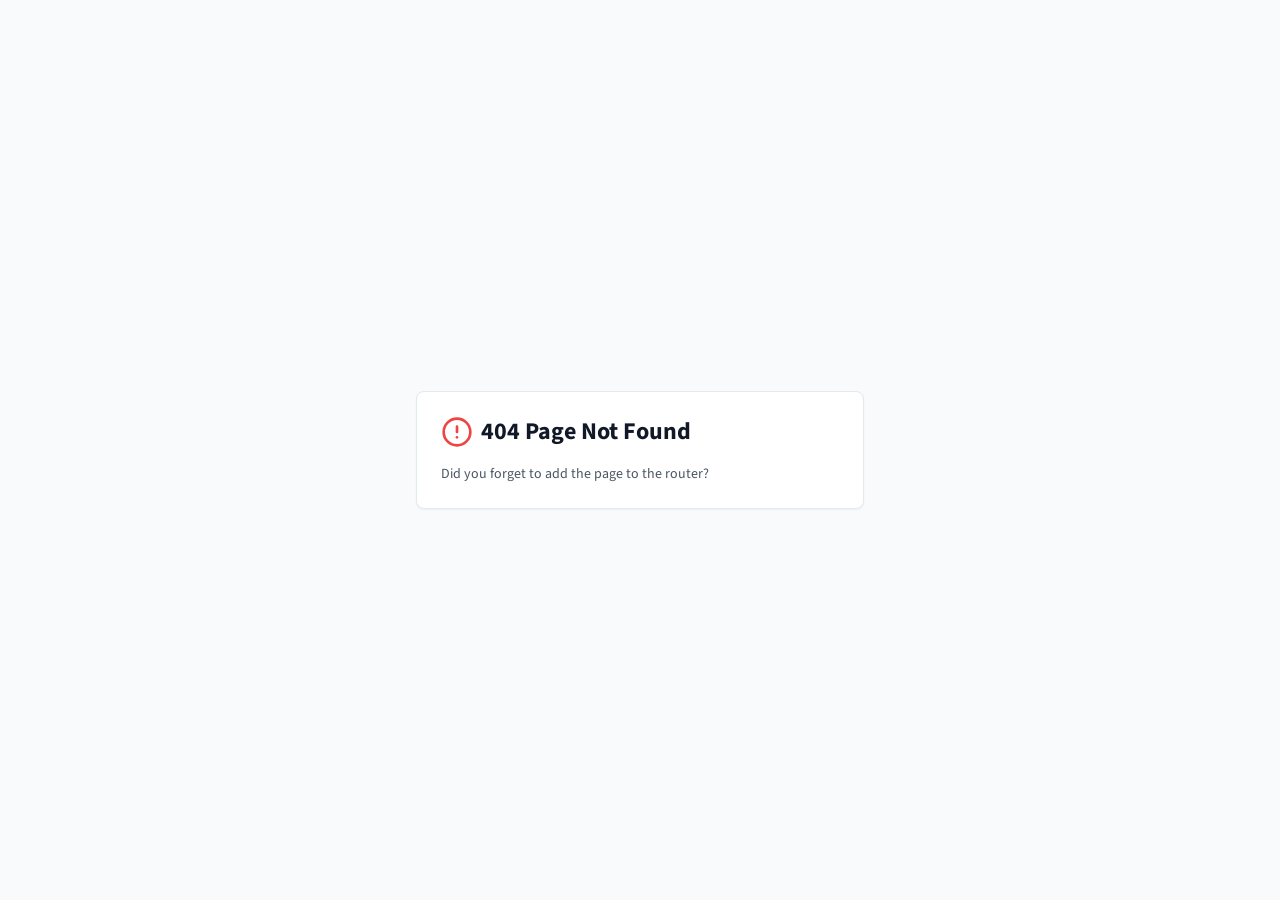
==== index.html @ 582a5ce1 "Add files via upload" ====
<!DOCTYPE html>
<html lang="en">
  <head>
    <meta charset="UTF-8" />
    <meta name="viewport" content="width=device-width, initial-scale=1.0, maximum-scale=1" />
    <title>Abhijeet Bangade - Senior Technical Program Manager | Digital Transformation | BFSI Expert</title>
    <meta name="description" content="Abhijeet Bangade - 21+ years experienced Senior Technical Program Manager specializing in BFSI digital transformation, Agile delivery, and enterprise cloud-native solutions. Immediate joiner with H1B visa availability." />
    <meta name="keywords" content="Abhijeet Bangade, Senior Technical Program Manager, Delivery Manager, Digital Transformation, BFSI, Banking, Financial Services, Agile, DevOps, Cloud, AWS, Mastercard, Citi, HSBC" />
    <meta name="author" content="Abhijeet Bangade" />
    
    <!-- Open Graph Tags -->
    <meta property="og:title" content="Abhijeet Bangade - Senior Technical Program Manager | Digital Transformation | BFSI Expert" />
    <meta property="og:description" content="21+ years experienced Senior Technical Program Manager specializing in BFSI digital transformation with expertise in Agile delivery and enterprise cloud-native solutions." />
    <meta property="og:type" content="website" />
    <meta property="og:url" content="https://abhijeetbangade.com" />
    
    <!-- Twitter Card Tags -->
    <meta name="twitter:card" content="summary_large_image" />
    <meta name="twitter:title" content="Abhijeet Bangade - Senior Technical Program Manager" />
    <meta name="twitter:description" content="21+ years experienced Senior Technical Program Manager specializing in BFSI digital transformation." />
    
    <link rel="preconnect" href="https://fonts.googleapis.com">
    <link rel="preconnect" href="https://fonts.gstatic.com" crossorigin>
    <link href="https://fonts.googleapis.com/css2?family=Inter:wght@300;400;500;600;700&family=Source+Sans+Pro:wght@300;400;600&family=Poppins:wght@400;500;600&display=swap" rel="stylesheet">
    <script type="module" crossorigin src="/assets/index-xvdxGIvu.js"></script>
    <link rel="stylesheet" crossorigin href="/assets/index-l1OulgK7.css">
  </head>
  <body>
    <div id="root"></div>
    <!-- This is a replit script which adds a banner on the top of the page when opened in development mode outside the replit environment -->
    <script type="text/javascript" src="https://replit.com/public/js/replit-dev-banner.js"></script>
  </body>
</html>
---- assets/index-l1OulgK7.css ----
@import"https://fonts.googleapis.com/css2?family=Inter:wght@300;400;500;600;700&family=Source+Sans+Pro:wght@300;400;600&family=Poppins:wght@400;500;600&display=swap";*,:before,:after{--tw-border-spacing-x: 0;--tw-border-spacing-y: 0;--tw-translate-x: 0;--tw-translate-y: 0;--tw-rotate: 0;--tw-skew-x: 0;--tw-skew-y: 0;--tw-scale-x: 1;--tw-scale-y: 1;--tw-pan-x: ;--tw-pan-y: ;--tw-pinch-zoom: ;--tw-scroll-snap-strictness: proximity;--tw-gradient-from-position: ;--tw-gradient-via-position: ;--tw-gradient-to-position: ;--tw-ordinal: ;--tw-slashed-zero: ;--tw-numeric-figure: ;--tw-numeric-spacing: ;--tw-numeric-fraction: ;--tw-ring-inset: ;--tw-ring-offset-width: 0px;--tw-ring-offset-color: #fff;--tw-ring-color: rgb(59 130 246 / .5);--tw-ring-offset-shadow: 0 0 #0000;--tw-ring-shadow: 0 0 #0000;--tw-shadow: 0 0 #0000;--tw-shadow-colored: 0 0 #0000;--tw-blur: ;--tw-brightness: ;--tw-contrast: ;--tw-grayscale: ;--tw-hue-rotate: ;--tw-invert: ;--tw-saturate: ;--tw-sepia: ;--tw-drop-shadow: ;--tw-backdrop-blur: ;--tw-backdrop-brightness: ;--tw-backdrop-contrast: ;--tw-backdrop-grayscale: ;--tw-backdrop-hue-rotate: ;--tw-backdrop-invert: ;--tw-backdrop-opacity: ;--tw-backdrop-saturate: ;--tw-backdrop-sepia: ;--tw-contain-size: ;--tw-contain-layout: ;--tw-contain-paint: ;--tw-contain-style: }::backdrop{--tw-border-spacing-x: 0;--tw-border-spacing-y: 0;--tw-translate-x: 0;--tw-translate-y: 0;--tw-rotate: 0;--tw-skew-x: 0;--tw-skew-y: 0;--tw-scale-x: 1;--tw-scale-y: 1;--tw-pan-x: ;--tw-pan-y: ;--tw-pinch-zoom: ;--tw-scroll-snap-strictness: proximity;--tw-gradient-from-position: ;--tw-gradient-via-position: ;--tw-gradient-to-position: ;--tw-ordinal: ;--tw-slashed-zero: ;--tw-numeric-figure: ;--tw-numeric-spacing: ;--tw-numeric-fraction: ;--tw-ring-inset: ;--tw-ring-offset-width: 0px;--tw-ring-offset-color: #fff;--tw-ring-color: rgb(59 130 246 / .5);--tw-ring-offset-shadow: 0 0 #0000;--tw-ring-shadow: 0 0 #0000;--tw-shadow: 0 0 #0000;--tw-shadow-colored: 0 0 #0000;--tw-blur: ;--tw-brightness: ;--tw-contrast: ;--tw-grayscale: ;--tw-hue-rotate: ;--tw-invert: ;--tw-saturate: ;--tw-sepia: ;--tw-drop-shadow: ;--tw-backdrop-blur: ;--tw-backdrop-brightness: ;--tw-backdrop-contrast: ;--tw-backdrop-grayscale: ;--tw-backdrop-hue-rotate: ;--tw-backdrop-invert: ;--tw-backdrop-opacity: ;--tw-backdrop-saturate: ;--tw-backdrop-sepia: ;--tw-contain-size: ;--tw-contain-layout: ;--tw-contain-paint: ;--tw-contain-style: }*,:before,:after{box-sizing:border-box;border-width:0;border-style:solid;border-color:#e5e7eb}:before,:after{--tw-content: ""}html,:host{line-height:1.5;-webkit-text-size-adjust:100%;-moz-tab-size:4;-o-tab-size:4;tab-size:4;font-family:var(--font-source);font-feature-settings:normal;font-variation-settings:normal;-webkit-tap-highlight-color:transparent}body{margin:0;line-height:inherit}hr{height:0;color:inherit;border-top-width:1px}abbr:where([title]){-webkit-text-decoration:underline dotted;text-decoration:underline dotted}h1,h2,h3,h4,h5,h6{font-size:inherit;font-weight:inherit}a{color:inherit;text-decoration:inherit}b,strong{font-weight:bolder}code,kbd,samp,pre{font-family:Menlo,monospace;font-feature-settings:normal;font-variation-settings:normal;font-size:1em}small{font-size:80%}sub,sup{font-size:75%;line-height:0;position:relative;vertical-align:baseline}sub{bottom:-.25em}sup{top:-.5em}table{text-indent:0;border-color:inherit;border-collapse:collapse}button,input,optgroup,select,textarea{font-family:inherit;font-feature-settings:inherit;font-variation-settings:inherit;font-size:100%;font-weight:inherit;line-height:inherit;letter-spacing:inherit;color:inherit;margin:0;padding:0}button,select{text-transform:none}button,input:where([type=button]),input:where([type=reset]),input:where([type=submit]){-webkit-appearance:button;background-color:transparent;background-image:none}:-moz-focusring{outline:auto}:-moz-ui-invalid{box-shadow:none}progress{vertical-align:baseline}::-webkit-inner-spin-button,::-webkit-outer-spin-button{height:auto}[type=search]{-webkit-appearance:textfield;outline-offset:-2px}::-webkit-search-decoration{-webkit-appearance:none}::-webkit-file-upload-button{-webkit-appearance:button;font:inherit}summary{display:list-item}blockquote,dl,dd,h1,h2,h3,h4,h5,h6,hr,figure,p,pre{margin:0}fieldset{margin:0;padding:0}legend{padding:0}ol,ul,menu{list-style:none;margin:0;padding:0}dialog{padding:0}textarea{resize:vertical}input::-moz-placeholder,textarea::-moz-placeholder{opacity:1;color:#9ca3af}input::placeholder,textarea::placeholder{opacity:1;color:#9ca3af}button,[role=button]{cursor:pointer}:disabled{cursor:default}img,svg,video,canvas,audio,iframe,embed,object{display:block;vertical-align:middle}img,video{max-width:100%;height:auto}[hidden]:where(:not([hidden=until-found])){display:none}*{border-color:var(--border)}body{background-color:var(--background);font-weight:var(--font-source);color:var(--foreground);-webkit-font-smoothing:antialiased;-moz-osx-font-smoothing:grayscale}.skill-bar{background:linear-gradient(90deg,var(--secondary),var(--accent));height:4px;border-radius:2px;transition:width 1s ease-in-out}.project-card{transition:all .3s ease;border-left:4px solid transparent}.project-card:hover{border-left-color:var(--secondary);transform:translateY(-2px);box-shadow:0 10px 25px #2d82a926}.achievement-metric{background:linear-gradient(135deg,var(--success),var(--secondary));-webkit-background-clip:text;-webkit-text-fill-color:transparent;background-clip:text}.sr-only{position:absolute;width:1px;height:1px;padding:0;margin:-1px;overflow:hidden;clip:rect(0,0,0,0);white-space:nowrap;border-width:0}.pointer-events-none{pointer-events:none}.pointer-events-auto{pointer-events:auto}.visible{visibility:visible}.invisible{visibility:hidden}.fixed{position:fixed}.absolute{position:absolute}.relative{position:relative}.sticky{position:sticky}.inset-0{top:0;right:0;bottom:0;left:0}.inset-x-0{left:0;right:0}.inset-y-0{top:0;bottom:0}.-bottom-12{bottom:-3rem}.-left-12{left:-3rem}.-right-12{right:-3rem}.-top-12{top:-3rem}.bottom-0{bottom:0}.left-0{left:0}.left-1{left:.25rem}.left-1\/2{left:50%}.left-2{left:.5rem}.left-8{left:2rem}.left-\[50\%\]{left:50%}.right-0{right:0}.right-1{right:.25rem}.right-2{right:.5rem}.right-3{right:.75rem}.right-4{right:1rem}.top-0{top:0}.top-1\.5{top:.375rem}.top-1\/2{top:50%}.top-2{top:.5rem}.top-3\.5{top:.875rem}.top-4{top:1rem}.top-\[1px\]{top:1px}.top-\[50\%\]{top:50%}.top-\[60\%\]{top:60%}.top-full{top:100%}.z-10{z-index:10}.z-20{z-index:20}.z-50{z-index:50}.z-\[100\]{z-index:100}.z-\[1\]{z-index:1}.-mx-1{margin-left:-.25rem;margin-right:-.25rem}.mx-2{margin-left:.5rem;margin-right:.5rem}.mx-3\.5{margin-left:.875rem;margin-right:.875rem}.mx-4{margin-left:1rem;margin-right:1rem}.mx-auto{margin-left:auto;margin-right:auto}.my-0\.5{margin-top:.125rem;margin-bottom:.125rem}.my-1{margin-top:.25rem;margin-bottom:.25rem}.-ml-4{margin-left:-1rem}.-mt-4{margin-top:-1rem}.mb-1{margin-bottom:.25rem}.mb-12{margin-bottom:3rem}.mb-16{margin-bottom:4rem}.mb-2{margin-bottom:.5rem}.mb-3{margin-bottom:.75rem}.mb-4{margin-bottom:1rem}.mb-6{margin-bottom:1.5rem}.mb-8{margin-bottom:2rem}.ml-1{margin-left:.25rem}.ml-auto{margin-left:auto}.mr-2{margin-right:.5rem}.mr-6{margin-right:1.5rem}.mt-1\.5{margin-top:.375rem}.mt-12{margin-top:3rem}.mt-2{margin-top:.5rem}.mt-24{margin-top:6rem}.mt-3{margin-top:.75rem}.mt-4{margin-top:1rem}.mt-auto{margin-top:auto}.block{display:block}.inline{display:inline}.flex{display:flex}.inline-flex{display:inline-flex}.table{display:table}.grid{display:grid}.hidden{display:none}.aspect-square{aspect-ratio:1 / 1}.aspect-video{aspect-ratio:16 / 9}.size-4{width:1rem;height:1rem}.h-1\.5{height:.375rem}.h-10{height:2.5rem}.h-11{height:2.75rem}.h-12{height:3rem}.h-16{height:4rem}.h-2{height:.5rem}.h-2\.5{height:.625rem}.h-3{height:.75rem}.h-3\.5{height:.875rem}.h-4{height:1rem}.h-5{height:1.25rem}.h-6{height:1.5rem}.h-7{height:1.75rem}.h-8{height:2rem}.h-9{height:2.25rem}.h-\[1px\]{height:1px}.h-\[var\(--radix-navigation-menu-viewport-height\)\]{height:var(--radix-navigation-menu-viewport-height)}.h-\[var\(--radix-select-trigger-height\)\]{height:var(--radix-select-trigger-height)}.h-auto{height:auto}.h-full{height:100%}.h-px{height:1px}.h-svh{height:100svh}.max-h-\[--radix-context-menu-content-available-height\]{max-height:var(--radix-context-menu-content-available-height)}.max-h-\[--radix-select-content-available-height\]{max-height:var(--radix-select-content-available-height)}.max-h-\[300px\]{max-height:300px}.max-h-\[var\(--radix-dropdown-menu-content-available-height\)\]{max-height:var(--radix-dropdown-menu-content-available-height)}.max-h-screen{max-height:100vh}.min-h-0{min-height:0px}.min-h-\[120px\]{min-height:120px}.min-h-\[80px\]{min-height:80px}.min-h-screen{min-height:100vh}.min-h-svh{min-height:100svh}.w-0{width:0px}.w-0\.5{width:.125rem}.w-1{width:.25rem}.w-10{width:2.5rem}.w-11{width:2.75rem}.w-16{width:4rem}.w-2{width:.5rem}.w-2\.5{width:.625rem}.w-3{width:.75rem}.w-3\.5{width:.875rem}.w-3\/4{width:75%}.w-4{width:1rem}.w-5{width:1.25rem}.w-6{width:1.5rem}.w-64{width:16rem}.w-7{width:1.75rem}.w-72{width:18rem}.w-8{width:2rem}.w-9{width:2.25rem}.w-\[--sidebar-width\]{width:var(--sidebar-width)}.w-\[100px\]{width:100px}.w-\[1px\]{width:1px}.w-auto{width:auto}.w-full{width:100%}.w-max{width:-moz-max-content;width:max-content}.w-px{width:1px}.min-w-0{min-width:0px}.min-w-10{min-width:2.5rem}.min-w-11{min-width:2.75rem}.min-w-5{min-width:1.25rem}.min-w-9{min-width:2.25rem}.min-w-\[12rem\]{min-width:12rem}.min-w-\[140px\]{min-width:140px}.min-w-\[8rem\]{min-width:8rem}.min-w-\[var\(--radix-select-trigger-width\)\]{min-width:var(--radix-select-trigger-width)}.max-w-4xl{max-width:56rem}.max-w-6xl{max-width:72rem}.max-w-\[--skeleton-width\]{max-width:var(--skeleton-width)}.max-w-lg{max-width:32rem}.max-w-max{max-width:-moz-max-content;max-width:max-content}.max-w-md{max-width:28rem}.flex-1{flex:1 1 0%}.shrink-0{flex-shrink:0}.grow{flex-grow:1}.grow-0{flex-grow:0}.basis-full{flex-basis:100%}.caption-bottom{caption-side:bottom}.border-collapse{border-collapse:collapse}.origin-\[--radix-context-menu-content-transform-origin\]{transform-origin:var(--radix-context-menu-content-transform-origin)}.origin-\[--radix-dropdown-menu-content-transform-origin\]{transform-origin:var(--radix-dropdown-menu-content-transform-origin)}.origin-\[--radix-hover-card-content-transform-origin\]{transform-origin:var(--radix-hover-card-content-transform-origin)}.origin-\[--radix-menubar-content-transform-origin\]{transform-origin:var(--radix-menubar-content-transform-origin)}.origin-\[--radix-popover-content-transform-origin\]{transform-origin:var(--radix-popover-content-transform-origin)}.origin-\[--radix-select-content-transform-origin\]{transform-origin:var(--radix-select-content-transform-origin)}.-translate-x-1\/2{--tw-translate-x: -50%;transform:translate(var(--tw-translate-x),var(--tw-translate-y)) rotate(var(--tw-rotate)) skew(var(--tw-skew-x)) skewY(var(--tw-skew-y)) scaleX(var(--tw-scale-x)) scaleY(var(--tw-scale-y))}.-translate-x-px{--tw-translate-x: -1px;transform:translate(var(--tw-translate-x),var(--tw-translate-y)) rotate(var(--tw-rotate)) skew(var(--tw-skew-x)) skewY(var(--tw-skew-y)) scaleX(var(--tw-scale-x)) scaleY(var(--tw-scale-y))}.-translate-y-1\/2{--tw-translate-y: -50%;transform:translate(var(--tw-translate-x),var(--tw-translate-y)) rotate(var(--tw-rotate)) skew(var(--tw-skew-x)) skewY(var(--tw-skew-y)) scaleX(var(--tw-scale-x)) scaleY(var(--tw-scale-y))}.translate-x-\[-50\%\]{--tw-translate-x: -50%;transform:translate(var(--tw-translate-x),var(--tw-translate-y)) rotate(var(--tw-rotate)) skew(var(--tw-skew-x)) skewY(var(--tw-skew-y)) scaleX(var(--tw-scale-x)) scaleY(var(--tw-scale-y))}.translate-x-px{--tw-translate-x: 1px;transform:translate(var(--tw-translate-x),var(--tw-translate-y)) rotate(var(--tw-rotate)) skew(var(--tw-skew-x)) skewY(var(--tw-skew-y)) scaleX(var(--tw-scale-x)) scaleY(var(--tw-scale-y))}.translate-y-\[-50\%\]{--tw-translate-y: -50%;transform:translate(var(--tw-translate-x),var(--tw-translate-y)) rotate(var(--tw-rotate)) skew(var(--tw-skew-x)) skewY(var(--tw-skew-y)) scaleX(var(--tw-scale-x)) scaleY(var(--tw-scale-y))}.rotate-45{--tw-rotate: 45deg;transform:translate(var(--tw-translate-x),var(--tw-translate-y)) rotate(var(--tw-rotate)) skew(var(--tw-skew-x)) skewY(var(--tw-skew-y)) scaleX(var(--tw-scale-x)) scaleY(var(--tw-scale-y))}.rotate-90{--tw-rotate: 90deg;transform:translate(var(--tw-translate-x),var(--tw-translate-y)) rotate(var(--tw-rotate)) skew(var(--tw-skew-x)) skewY(var(--tw-skew-y)) scaleX(var(--tw-scale-x)) scaleY(var(--tw-scale-y))}.transform{transform:translate(var(--tw-translate-x),var(--tw-translate-y)) rotate(var(--tw-rotate)) skew(var(--tw-skew-x)) skewY(var(--tw-skew-y)) scaleX(var(--tw-scale-x)) scaleY(var(--tw-scale-y))}@keyframes pulse{50%{opacity:.5}}.animate-pulse{animation:pulse 2s cubic-bezier(.4,0,.6,1) infinite}.cursor-default{cursor:default}.cursor-pointer{cursor:pointer}.touch-none{touch-action:none}.select-none{-webkit-user-select:none;-moz-user-select:none;user-select:none}.list-none{list-style-type:none}.grid-cols-1{grid-template-columns:repeat(1,minmax(0,1fr))}.grid-cols-2{grid-template-columns:repeat(2,minmax(0,1fr))}.flex-row{flex-direction:row}.flex-col{flex-direction:column}.flex-col-reverse{flex-direction:column-reverse}.flex-wrap{flex-wrap:wrap}.items-start{align-items:flex-start}.items-end{align-items:flex-end}.items-center{align-items:center}.items-stretch{align-items:stretch}.justify-center{justify-content:center}.justify-between{justify-content:space-between}.gap-1{gap:.25rem}.gap-1\.5{gap:.375rem}.gap-2{gap:.5rem}.gap-4{gap:1rem}.gap-6{gap:1.5rem}.gap-8{gap:2rem}.space-x-1>:not([hidden])~:not([hidden]){--tw-space-x-reverse: 0;margin-right:calc(.25rem * var(--tw-space-x-reverse));margin-left:calc(.25rem * calc(1 - var(--tw-space-x-reverse)))}.space-x-4>:not([hidden])~:not([hidden]){--tw-space-x-reverse: 0;margin-right:calc(1rem * var(--tw-space-x-reverse));margin-left:calc(1rem * calc(1 - var(--tw-space-x-reverse)))}.space-y-1>:not([hidden])~:not([hidden]){--tw-space-y-reverse: 0;margin-top:calc(.25rem * calc(1 - var(--tw-space-y-reverse)));margin-bottom:calc(.25rem * var(--tw-space-y-reverse))}.space-y-1\.5>:not([hidden])~:not([hidden]){--tw-space-y-reverse: 0;margin-top:calc(.375rem * calc(1 - var(--tw-space-y-reverse)));margin-bottom:calc(.375rem * var(--tw-space-y-reverse))}.space-y-2>:not([hidden])~:not([hidden]){--tw-space-y-reverse: 0;margin-top:calc(.5rem * calc(1 - var(--tw-space-y-reverse)));margin-bottom:calc(.5rem * var(--tw-space-y-reverse))}.space-y-3>:not([hidden])~:not([hidden]){--tw-space-y-reverse: 0;margin-top:calc(.75rem * calc(1 - var(--tw-space-y-reverse)));margin-bottom:calc(.75rem * var(--tw-space-y-reverse))}.space-y-4>:not([hidden])~:not([hidden]){--tw-space-y-reverse: 0;margin-top:calc(1rem * calc(1 - var(--tw-space-y-reverse)));margin-bottom:calc(1rem * var(--tw-space-y-reverse))}.overflow-auto{overflow:auto}.overflow-hidden{overflow:hidden}.overflow-y-auto{overflow-y:auto}.overflow-x-hidden{overflow-x:hidden}.whitespace-nowrap{white-space:nowrap}.break-words{overflow-wrap:break-word}.rounded{border-radius:.25rem}.rounded-\[2px\]{border-radius:2px}.rounded-\[inherit\]{border-radius:inherit}.rounded-full{border-radius:9999px}.rounded-lg{border-radius:var(--radius)}.rounded-md{border-radius:calc(var(--radius) - 2px)}.rounded-sm{border-radius:calc(var(--radius) - 4px)}.rounded-t-\[10px\]{border-top-left-radius:10px;border-top-right-radius:10px}.rounded-tl-sm{border-top-left-radius:calc(var(--radius) - 4px)}.border{border-width:1px}.border-2{border-width:2px}.border-\[1\.5px\]{border-width:1.5px}.border-y{border-top-width:1px;border-bottom-width:1px}.border-b{border-bottom-width:1px}.border-l{border-left-width:1px}.border-r{border-right-width:1px}.border-t{border-top-width:1px}.border-dashed{border-style:dashed}.border-\[--color-border\]{border-color:var(--color-border)}.border-destructive{border-color:var(--destructive)}.border-input{border-color:var(--input)}.border-primary{border-color:var(--primary)}.border-transparent{border-color:transparent}.border-white{--tw-border-opacity: 1;border-color:rgb(255 255 255 / var(--tw-border-opacity, 1))}.border-l-transparent{border-left-color:transparent}.border-t-transparent{border-top-color:transparent}.bg-\[--color-bg\]{background-color:var(--color-bg)}.bg-accent{background-color:var(--accent)}.bg-background{background-color:var(--background)}.bg-black\/80{background-color:#000c}.bg-blue-100{--tw-bg-opacity: 1;background-color:rgb(219 234 254 / var(--tw-bg-opacity, 1))}.bg-blue-50{--tw-bg-opacity: 1;background-color:rgb(239 246 255 / var(--tw-bg-opacity, 1))}.bg-border{background-color:var(--border)}.bg-card{background-color:var(--card)}.bg-destructive{background-color:var(--destructive)}.bg-foreground{background-color:var(--foreground)}.bg-gray-200{--tw-bg-opacity: 1;background-color:rgb(229 231 235 / var(--tw-bg-opacity, 1))}.bg-gray-50{--tw-bg-opacity: 1;background-color:rgb(249 250 251 / var(--tw-bg-opacity, 1))}.bg-green-100{--tw-bg-opacity: 1;background-color:rgb(220 252 231 / var(--tw-bg-opacity, 1))}.bg-green-50{--tw-bg-opacity: 1;background-color:rgb(240 253 244 / var(--tw-bg-opacity, 1))}.bg-muted{background-color:var(--muted)}.bg-neutral{background-color:var(--neutral)}.bg-popover{background-color:var(--popover)}.bg-primary{background-color:var(--primary)}.bg-purple-100{--tw-bg-opacity: 1;background-color:rgb(243 232 255 / var(--tw-bg-opacity, 1))}.bg-purple-50{--tw-bg-opacity: 1;background-color:rgb(250 245 255 / var(--tw-bg-opacity, 1))}.bg-secondary{background-color:var(--secondary)}.bg-success{background-color:var(--success)}.bg-transparent{background-color:transparent}.bg-white{--tw-bg-opacity: 1;background-color:rgb(255 255 255 / var(--tw-bg-opacity, 1))}.bg-gradient-to-r{background-image:linear-gradient(to right,var(--tw-gradient-stops))}.from-primary{--tw-gradient-from: var(--primary) var(--tw-gradient-from-position);--tw-gradient-to: rgb(255 255 255 / 0) var(--tw-gradient-to-position);--tw-gradient-stops: var(--tw-gradient-from), var(--tw-gradient-to)}.to-secondary{--tw-gradient-to: var(--secondary) var(--tw-gradient-to-position)}.fill-current{fill:currentColor}.p-0{padding:0}.p-1{padding:.25rem}.p-2{padding:.5rem}.p-3{padding:.75rem}.p-4{padding:1rem}.p-6{padding:1.5rem}.p-8{padding:2rem}.p-\[1px\]{padding:1px}.px-1{padding-left:.25rem;padding-right:.25rem}.px-2{padding-left:.5rem;padding-right:.5rem}.px-2\.5{padding-left:.625rem;padding-right:.625rem}.px-3{padding-left:.75rem;padding-right:.75rem}.px-4{padding-left:1rem;padding-right:1rem}.px-5{padding-left:1.25rem;padding-right:1.25rem}.px-6{padding-left:1.5rem;padding-right:1.5rem}.px-8{padding-left:2rem;padding-right:2rem}.py-0\.5{padding-top:.125rem;padding-bottom:.125rem}.py-1{padding-top:.25rem;padding-bottom:.25rem}.py-1\.5{padding-top:.375rem;padding-bottom:.375rem}.py-12{padding-top:3rem;padding-bottom:3rem}.py-16{padding-top:4rem;padding-bottom:4rem}.py-2{padding-top:.5rem;padding-bottom:.5rem}.py-3{padding-top:.75rem;padding-bottom:.75rem}.py-4{padding-top:1rem;padding-bottom:1rem}.py-6{padding-top:1.5rem;padding-bottom:1.5rem}.py-8{padding-top:2rem;padding-bottom:2rem}.pb-3{padding-bottom:.75rem}.pb-4{padding-bottom:1rem}.pl-2\.5{padding-left:.625rem}.pl-4{padding-left:1rem}.pl-8{padding-left:2rem}.pr-2{padding-right:.5rem}.pr-2\.5{padding-right:.625rem}.pr-8{padding-right:2rem}.pt-0{padding-top:0}.pt-1{padding-top:.25rem}.pt-3{padding-top:.75rem}.pt-4{padding-top:1rem}.pt-6{padding-top:1.5rem}.text-left{text-align:left}.text-center{text-align:center}.align-middle{vertical-align:middle}.font-inter{font-family:var(--font-inter)}.font-mono{font-family:Menlo,monospace}.font-source{font-family:var(--font-source)}.text-2xl{font-size:1.5rem;line-height:2rem}.text-3xl{font-size:1.875rem;line-height:2.25rem}.text-4xl{font-size:2.25rem;line-height:2.5rem}.text-\[0\.8rem\]{font-size:.8rem}.text-lg{font-size:1.125rem;line-height:1.75rem}.text-sm{font-size:.875rem;line-height:1.25rem}.text-xl{font-size:1.25rem;line-height:1.75rem}.text-xs{font-size:.75rem;line-height:1rem}.font-bold{font-weight:700}.font-medium{font-weight:500}.font-normal{font-weight:400}.font-semibold{font-weight:600}.tabular-nums{--tw-numeric-spacing: tabular-nums;font-variant-numeric:var(--tw-ordinal) var(--tw-slashed-zero) var(--tw-numeric-figure) var(--tw-numeric-spacing) var(--tw-numeric-fraction)}.leading-none{line-height:1}.leading-relaxed{line-height:1.625}.tracking-tight{letter-spacing:-.025em}.tracking-widest{letter-spacing:.1em}.text-accent{color:var(--accent)}.text-accent-foreground{color:var(--accent-foreground)}.text-blue-100{--tw-text-opacity: 1;color:rgb(219 234 254 / var(--tw-text-opacity, 1))}.text-blue-200{--tw-text-opacity: 1;color:rgb(191 219 254 / var(--tw-text-opacity, 1))}.text-blue-700{--tw-text-opacity: 1;color:rgb(29 78 216 / var(--tw-text-opacity, 1))}.text-blue-800{--tw-text-opacity: 1;color:rgb(30 64 175 / var(--tw-text-opacity, 1))}.text-card-foreground{color:var(--card-foreground)}.text-current{color:currentColor}.text-destructive{color:var(--destructive)}.text-destructive-foreground{color:var(--destructive-foreground)}.text-foreground{color:var(--foreground)}.text-gray-600{--tw-text-opacity: 1;color:rgb(75 85 99 / var(--tw-text-opacity, 1))}.text-gray-700{--tw-text-opacity: 1;color:rgb(55 65 81 / var(--tw-text-opacity, 1))}.text-gray-900{--tw-text-opacity: 1;color:rgb(17 24 39 / var(--tw-text-opacity, 1))}.text-green-300{--tw-text-opacity: 1;color:rgb(134 239 172 / var(--tw-text-opacity, 1))}.text-green-700{--tw-text-opacity: 1;color:rgb(21 128 61 / var(--tw-text-opacity, 1))}.text-green-800{--tw-text-opacity: 1;color:rgb(22 101 52 / var(--tw-text-opacity, 1))}.text-muted-foreground{color:var(--muted-foreground)}.text-popover-foreground{color:var(--popover-foreground)}.text-primary{color:var(--primary)}.text-primary-foreground{color:var(--primary-foreground)}.text-purple-700{--tw-text-opacity: 1;color:rgb(126 34 206 / var(--tw-text-opacity, 1))}.text-purple-800{--tw-text-opacity: 1;color:rgb(107 33 168 / var(--tw-text-opacity, 1))}.text-red-500{--tw-text-opacity: 1;color:rgb(239 68 68 / var(--tw-text-opacity, 1))}.text-secondary{color:var(--secondary)}.text-secondary-foreground{color:var(--secondary-foreground)}.text-success{color:var(--success)}.text-text-dark{color:var(--text-dark)}.text-white{--tw-text-opacity: 1;color:rgb(255 255 255 / var(--tw-text-opacity, 1))}.underline-offset-4{text-underline-offset:4px}.opacity-0{opacity:0}.opacity-50{opacity:.5}.opacity-60{opacity:.6}.opacity-70{opacity:.7}.opacity-90{opacity:.9}.shadow-\[0_0_0_1px_hsl\(var\(--sidebar-border\)\)\]{--tw-shadow: 0 0 0 1px hsl(var(--sidebar-border));--tw-shadow-colored: 0 0 0 1px var(--tw-shadow-color);box-shadow:var(--tw-ring-offset-shadow, 0 0 #0000),var(--tw-ring-shadow, 0 0 #0000),var(--tw-shadow)}.shadow-lg{--tw-shadow: 0 10px 15px -3px rgb(0 0 0 / .1), 0 4px 6px -4px rgb(0 0 0 / .1);--tw-shadow-colored: 0 10px 15px -3px var(--tw-shadow-color), 0 4px 6px -4px var(--tw-shadow-color);box-shadow:var(--tw-ring-offset-shadow, 0 0 #0000),var(--tw-ring-shadow, 0 0 #0000),var(--tw-shadow)}.shadow-md{--tw-shadow: 0 4px 6px -1px rgb(0 0 0 / .1), 0 2px 4px -2px rgb(0 0 0 / .1);--tw-shadow-colored: 0 4px 6px -1px var(--tw-shadow-color), 0 2px 4px -2px var(--tw-shadow-color);box-shadow:var(--tw-ring-offset-shadow, 0 0 #0000),var(--tw-ring-shadow, 0 0 #0000),var(--tw-shadow)}.shadow-none{--tw-shadow: 0 0 #0000;--tw-shadow-colored: 0 0 #0000;box-shadow:var(--tw-ring-offset-shadow, 0 0 #0000),var(--tw-ring-shadow, 0 0 #0000),var(--tw-shadow)}.shadow-sm{--tw-shadow: 0 1px 2px 0 rgb(0 0 0 / .05);--tw-shadow-colored: 0 1px 2px 0 var(--tw-shadow-color);box-shadow:var(--tw-ring-offset-shadow, 0 0 #0000),var(--tw-ring-shadow, 0 0 #0000),var(--tw-shadow)}.shadow-xl{--tw-shadow: 0 20px 25px -5px rgb(0 0 0 / .1), 0 8px 10px -6px rgb(0 0 0 / .1);--tw-shadow-colored: 0 20px 25px -5px var(--tw-shadow-color), 0 8px 10px -6px var(--tw-shadow-color);box-shadow:var(--tw-ring-offset-shadow, 0 0 #0000),var(--tw-ring-shadow, 0 0 #0000),var(--tw-shadow)}.outline-none{outline:2px solid transparent;outline-offset:2px}.outline{outline-style:solid}.ring-0{--tw-ring-offset-shadow: var(--tw-ring-inset) 0 0 0 var(--tw-ring-offset-width) var(--tw-ring-offset-color);--tw-ring-shadow: var(--tw-ring-inset) 0 0 0 calc(0px + var(--tw-ring-offset-width)) var(--tw-ring-color);box-shadow:var(--tw-ring-offset-shadow),var(--tw-ring-shadow),var(--tw-shadow, 0 0 #0000)}.ring-2{--tw-ring-offset-shadow: var(--tw-ring-inset) 0 0 0 var(--tw-ring-offset-width) var(--tw-ring-offset-color);--tw-ring-shadow: var(--tw-ring-inset) 0 0 0 calc(2px + var(--tw-ring-offset-width)) var(--tw-ring-color);box-shadow:var(--tw-ring-offset-shadow),var(--tw-ring-shadow),var(--tw-shadow, 0 0 #0000)}.ring-ring{--tw-ring-color: var(--ring)}.ring-offset-background{--tw-ring-offset-color: var(--background)}.filter{filter:var(--tw-blur) var(--tw-brightness) var(--tw-contrast) var(--tw-grayscale) var(--tw-hue-rotate) var(--tw-invert) var(--tw-saturate) var(--tw-sepia) var(--tw-drop-shadow)}.transition{transition-property:color,background-color,border-color,text-decoration-color,fill,stroke,opacity,box-shadow,transform,filter,-webkit-backdrop-filter;transition-property:color,background-color,border-color,text-decoration-color,fill,stroke,opacity,box-shadow,transform,filter,backdrop-filter;transition-property:color,background-color,border-color,text-decoration-color,fill,stroke,opacity,box-shadow,transform,filter,backdrop-filter,-webkit-backdrop-filter;transition-timing-function:cubic-bezier(.4,0,.2,1);transition-duration:.15s}.transition-\[left\,right\,width\]{transition-property:left,right,width;transition-timing-function:cubic-bezier(.4,0,.2,1);transition-duration:.15s}.transition-\[margin\,opacity\]{transition-property:margin,opacity;transition-timing-function:cubic-bezier(.4,0,.2,1);transition-duration:.15s}.transition-\[width\,height\,padding\]{transition-property:width,height,padding;transition-timing-function:cubic-bezier(.4,0,.2,1);transition-duration:.15s}.transition-\[width\]{transition-property:width;transition-timing-function:cubic-bezier(.4,0,.2,1);transition-duration:.15s}.transition-all{transition-property:all;transition-timing-function:cubic-bezier(.4,0,.2,1);transition-duration:.15s}.transition-colors{transition-property:color,background-color,border-color,text-decoration-color,fill,stroke;transition-timing-function:cubic-bezier(.4,0,.2,1);transition-duration:.15s}.transition-opacity{transition-property:opacity;transition-timing-function:cubic-bezier(.4,0,.2,1);transition-duration:.15s}.transition-transform{transition-property:transform;transition-timing-function:cubic-bezier(.4,0,.2,1);transition-duration:.15s}.duration-1000{transition-duration:1s}.duration-200{transition-duration:.2s}.ease-in-out{transition-timing-function:cubic-bezier(.4,0,.2,1)}.ease-linear{transition-timing-function:linear}@keyframes enter{0%{opacity:var(--tw-enter-opacity, 1);transform:translate3d(var(--tw-enter-translate-x, 0),var(--tw-enter-translate-y, 0),0) scale3d(var(--tw-enter-scale, 1),var(--tw-enter-scale, 1),var(--tw-enter-scale, 1)) rotate(var(--tw-enter-rotate, 0))}}@keyframes exit{to{opacity:var(--tw-exit-opacity, 1);transform:translate3d(var(--tw-exit-translate-x, 0),var(--tw-exit-translate-y, 0),0) scale3d(var(--tw-exit-scale, 1),var(--tw-exit-scale, 1),var(--tw-exit-scale, 1)) rotate(var(--tw-exit-rotate, 0))}}.animate-in{animation-name:enter;animation-duration:.15s;--tw-enter-opacity: initial;--tw-enter-scale: initial;--tw-enter-rotate: initial;--tw-enter-translate-x: initial;--tw-enter-translate-y: initial}.fade-in-0{--tw-enter-opacity: 0}.fade-in-80{--tw-enter-opacity: .8}.zoom-in-95{--tw-enter-scale: .95}.duration-1000{animation-duration:1s}.duration-200{animation-duration:.2s}.ease-in-out{animation-timing-function:cubic-bezier(.4,0,.2,1)}.ease-linear{animation-timing-function:linear}:root{--background: hsl(245, 20%, 98%);--foreground: hsl(210, 25%, 7.8431%);--card: hsl(0, 0%, 100%);--card-foreground: hsl(210, 25%, 7.8431%);--popover: hsl(0, 0%, 100%);--popover-foreground: hsl(210, 25%, 7.8431%);--primary: hsl(210, 50%, 23%);--primary-foreground: hsl(0, 0%, 100%);--secondary: hsl(199, 58%, 42%);--secondary-foreground: hsl(0, 0%, 100%);--muted: hsl(240, 1.9608%, 90%);--muted-foreground: hsl(210, 25%, 7.8431%);--accent: hsl(330, 45%, 50%);--accent-foreground: hsl(0, 0%, 100%);--destructive: hsl(356.3033, 90.5579%, 54.3137%);--destructive-foreground: hsl(0, 0%, 100%);--border: hsl(201.4286, 30.4348%, 90.9804%);--input: hsl(200, 23.0769%, 97.451%);--ring: hsl(202.8169, 89.1213%, 53.1373%);--success: hsl(134, 61%, 41%);--text-dark: hsl(210, 11%, 15%);--neutral: hsl(220, 14%, 96%);--font-inter: "Inter", sans-serif;--font-source: "Source Sans Pro", sans-serif;--font-poppins: "Poppins", sans-serif;--radius: .5rem}.dark{--background: hsl(0, 0%, 0%);--foreground: hsl(200, 6.6667%, 91.1765%);--card: hsl(228, 9.8039%, 10%);--card-foreground: hsl(0, 0%, 85.098%);--popover: hsl(0, 0%, 0%);--popover-foreground: hsl(200, 6.6667%, 91.1765%);--primary: hsl(210, 50%, 23%);--primary-foreground: hsl(0, 0%, 100%);--secondary: hsl(199, 58%, 42%);--secondary-foreground: hsl(0, 0%, 100%);--muted: hsl(0, 0%, 9.4118%);--muted-foreground: hsl(210, 3.3898%, 46.2745%);--accent: hsl(330, 45%, 50%);--accent-foreground: hsl(0, 0%, 100%);--destructive: hsl(356.3033, 90.5579%, 54.3137%);--destructive-foreground: hsl(0, 0%, 100%);--border: hsl(210, 5.2632%, 14.902%);--input: hsl(207.6923, 27.6596%, 18.4314%);--ring: hsl(202.8169, 89.1213%, 53.1373%)}@media print{body{font-size:12px}.no-print{display:none!important}.print-break{page-break-after:always}.project-card{page-break-inside:avoid}.skill-bar{width:100%!important;transform:scaleX(1)!important}.gradient-text{color:#1d3b58!important}.achievement-metric{color:#29a847!important}}.file\:border-0::file-selector-button{border-width:0px}.file\:bg-transparent::file-selector-button{background-color:transparent}.file\:text-sm::file-selector-button{font-size:.875rem;line-height:1.25rem}.file\:font-medium::file-selector-button{font-weight:500}.placeholder\:text-muted-foreground::-moz-placeholder{color:var(--muted-foreground)}.placeholder\:text-muted-foreground::placeholder{color:var(--muted-foreground)}.after\:absolute:after{content:var(--tw-content);position:absolute}.after\:-inset-2:after{content:var(--tw-content);top:-.5rem;right:-.5rem;bottom:-.5rem;left:-.5rem}.after\:inset-y-0:after{content:var(--tw-content);top:0;bottom:0}.after\:left-1\/2:after{content:var(--tw-content);left:50%}.after\:w-1:after{content:var(--tw-content);width:.25rem}.after\:w-\[2px\]:after{content:var(--tw-content);width:2px}.after\:-translate-x-1\/2:after{content:var(--tw-content);--tw-translate-x: -50%;transform:translate(var(--tw-translate-x),var(--tw-translate-y)) rotate(var(--tw-rotate)) skew(var(--tw-skew-x)) skewY(var(--tw-skew-y)) scaleX(var(--tw-scale-x)) scaleY(var(--tw-scale-y))}.first\:rounded-l-md:first-child{border-top-left-radius:calc(var(--radius) - 2px);border-bottom-left-radius:calc(var(--radius) - 2px)}.first\:border-l:first-child{border-left-width:1px}.last\:rounded-r-md:last-child{border-top-right-radius:calc(var(--radius) - 2px);border-bottom-right-radius:calc(var(--radius) - 2px)}.focus-within\:relative:focus-within{position:relative}.focus-within\:z-20:focus-within{z-index:20}.hover\:bg-accent:hover{background-color:var(--accent)}.hover\:bg-gray-100:hover{--tw-bg-opacity: 1;background-color:rgb(243 244 246 / var(--tw-bg-opacity, 1))}.hover\:bg-muted:hover{background-color:var(--muted)}.hover\:bg-primary:hover{background-color:var(--primary)}.hover\:bg-secondary:hover{background-color:var(--secondary)}.hover\:bg-white:hover{--tw-bg-opacity: 1;background-color:rgb(255 255 255 / var(--tw-bg-opacity, 1))}.hover\:text-accent-foreground:hover{color:var(--accent-foreground)}.hover\:text-foreground:hover{color:var(--foreground)}.hover\:text-muted-foreground:hover{color:var(--muted-foreground)}.hover\:text-primary:hover{color:var(--primary)}.hover\:text-primary-foreground:hover{color:var(--primary-foreground)}.hover\:underline:hover{text-decoration-line:underline}.hover\:opacity-100:hover{opacity:1}.hover\:opacity-90:hover{opacity:.9}.hover\:shadow-\[0_0_0_1px_hsl\(var\(--sidebar-accent\)\)\]:hover{--tw-shadow: 0 0 0 1px hsl(var(--sidebar-accent));--tw-shadow-colored: 0 0 0 1px var(--tw-shadow-color);box-shadow:var(--tw-ring-offset-shadow, 0 0 #0000),var(--tw-ring-shadow, 0 0 #0000),var(--tw-shadow)}.focus\:bg-accent:focus{background-color:var(--accent)}.focus\:bg-primary:focus{background-color:var(--primary)}.focus\:text-accent-foreground:focus{color:var(--accent-foreground)}.focus\:text-primary-foreground:focus{color:var(--primary-foreground)}.focus\:opacity-100:focus{opacity:1}.focus\:outline-none:focus{outline:2px solid transparent;outline-offset:2px}.focus\:ring-2:focus{--tw-ring-offset-shadow: var(--tw-ring-inset) 0 0 0 var(--tw-ring-offset-width) var(--tw-ring-offset-color);--tw-ring-shadow: var(--tw-ring-inset) 0 0 0 calc(2px + var(--tw-ring-offset-width)) var(--tw-ring-color);box-shadow:var(--tw-ring-offset-shadow),var(--tw-ring-shadow),var(--tw-shadow, 0 0 #0000)}.focus\:ring-ring:focus{--tw-ring-color: var(--ring)}.focus\:ring-offset-2:focus{--tw-ring-offset-width: 2px}.focus-visible\:outline-none:focus-visible{outline:2px solid transparent;outline-offset:2px}.focus-visible\:ring-1:focus-visible{--tw-ring-offset-shadow: var(--tw-ring-inset) 0 0 0 var(--tw-ring-offset-width) var(--tw-ring-offset-color);--tw-ring-shadow: var(--tw-ring-inset) 0 0 0 calc(1px + var(--tw-ring-offset-width)) var(--tw-ring-color);box-shadow:var(--tw-ring-offset-shadow),var(--tw-ring-shadow),var(--tw-shadow, 0 0 #0000)}.focus-visible\:ring-2:focus-visible{--tw-ring-offset-shadow: var(--tw-ring-inset) 0 0 0 var(--tw-ring-offset-width) var(--tw-ring-offset-color);--tw-ring-shadow: var(--tw-ring-inset) 0 0 0 calc(2px + var(--tw-ring-offset-width)) var(--tw-ring-color);box-shadow:var(--tw-ring-offset-shadow),var(--tw-ring-shadow),var(--tw-shadow, 0 0 #0000)}.focus-visible\:ring-ring:focus-visible{--tw-ring-color: var(--ring)}.focus-visible\:ring-offset-1:focus-visible{--tw-ring-offset-width: 1px}.focus-visible\:ring-offset-2:focus-visible{--tw-ring-offset-width: 2px}.focus-visible\:ring-offset-background:focus-visible{--tw-ring-offset-color: var(--background)}.disabled\:pointer-events-none:disabled{pointer-events:none}.disabled\:cursor-not-allowed:disabled{cursor:not-allowed}.disabled\:opacity-50:disabled{opacity:.5}.group\/menu-item:focus-within .group-focus-within\/menu-item\:opacity-100{opacity:1}.group\/menu-item:hover .group-hover\/menu-item\:opacity-100,.group:hover .group-hover\:opacity-100{opacity:1}.group.destructive .group-\[\.destructive\]\:text-red-300{--tw-text-opacity: 1;color:rgb(252 165 165 / var(--tw-text-opacity, 1))}.group.destructive .group-\[\.destructive\]\:hover\:bg-destructive:hover{background-color:var(--destructive)}.group.destructive .group-\[\.destructive\]\:hover\:text-destructive-foreground:hover{color:var(--destructive-foreground)}.group.destructive .group-\[\.destructive\]\:hover\:text-red-50:hover{--tw-text-opacity: 1;color:rgb(254 242 242 / var(--tw-text-opacity, 1))}.group.destructive .group-\[\.destructive\]\:focus\:ring-destructive:focus{--tw-ring-color: var(--destructive)}.group.destructive .group-\[\.destructive\]\:focus\:ring-red-400:focus{--tw-ring-opacity: 1;--tw-ring-color: rgb(248 113 113 / var(--tw-ring-opacity, 1))}.group.destructive .group-\[\.destructive\]\:focus\:ring-offset-red-600:focus{--tw-ring-offset-color: #dc2626}.peer:disabled~.peer-disabled\:cursor-not-allowed{cursor:not-allowed}.peer:disabled~.peer-disabled\:opacity-70{opacity:.7}.has-\[\:disabled\]\:opacity-50:has(:disabled){opacity:.5}.group\/menu-item:has([data-sidebar=menu-action]) .group-has-\[\[data-sidebar\=menu-action\]\]\/menu-item\:pr-8{padding-right:2rem}.aria-disabled\:pointer-events-none[aria-disabled=true]{pointer-events:none}.aria-disabled\:opacity-50[aria-disabled=true]{opacity:.5}.aria-selected\:bg-accent[aria-selected=true]{background-color:var(--accent)}.aria-selected\:text-accent-foreground[aria-selected=true]{color:var(--accent-foreground)}.aria-selected\:text-muted-foreground[aria-selected=true]{color:var(--muted-foreground)}.aria-selected\:opacity-100[aria-selected=true]{opacity:1}.data-\[disabled\=true\]\:pointer-events-none[data-disabled=true],.data-\[disabled\]\:pointer-events-none[data-disabled]{pointer-events:none}.data-\[panel-group-direction\=vertical\]\:h-px[data-panel-group-direction=vertical]{height:1px}.data-\[panel-group-direction\=vertical\]\:w-full[data-panel-group-direction=vertical]{width:100%}.data-\[side\=bottom\]\:translate-y-1[data-side=bottom]{--tw-translate-y: .25rem;transform:translate(var(--tw-translate-x),var(--tw-translate-y)) rotate(var(--tw-rotate)) skew(var(--tw-skew-x)) skewY(var(--tw-skew-y)) scaleX(var(--tw-scale-x)) scaleY(var(--tw-scale-y))}.data-\[side\=left\]\:-translate-x-1[data-side=left]{--tw-translate-x: -.25rem;transform:translate(var(--tw-translate-x),var(--tw-translate-y)) rotate(var(--tw-rotate)) skew(var(--tw-skew-x)) skewY(var(--tw-skew-y)) scaleX(var(--tw-scale-x)) scaleY(var(--tw-scale-y))}.data-\[side\=right\]\:translate-x-1[data-side=right]{--tw-translate-x: .25rem;transform:translate(var(--tw-translate-x),var(--tw-translate-y)) rotate(var(--tw-rotate)) skew(var(--tw-skew-x)) skewY(var(--tw-skew-y)) scaleX(var(--tw-scale-x)) scaleY(var(--tw-scale-y))}.data-\[side\=top\]\:-translate-y-1[data-side=top]{--tw-translate-y: -.25rem;transform:translate(var(--tw-translate-x),var(--tw-translate-y)) rotate(var(--tw-rotate)) skew(var(--tw-skew-x)) skewY(var(--tw-skew-y)) scaleX(var(--tw-scale-x)) scaleY(var(--tw-scale-y))}.data-\[state\=checked\]\:translate-x-5[data-state=checked]{--tw-translate-x: 1.25rem;transform:translate(var(--tw-translate-x),var(--tw-translate-y)) rotate(var(--tw-rotate)) skew(var(--tw-skew-x)) skewY(var(--tw-skew-y)) scaleX(var(--tw-scale-x)) scaleY(var(--tw-scale-y))}.data-\[state\=unchecked\]\:translate-x-0[data-state=unchecked],.data-\[swipe\=cancel\]\:translate-x-0[data-swipe=cancel]{--tw-translate-x: 0px;transform:translate(var(--tw-translate-x),var(--tw-translate-y)) rotate(var(--tw-rotate)) skew(var(--tw-skew-x)) skewY(var(--tw-skew-y)) scaleX(var(--tw-scale-x)) scaleY(var(--tw-scale-y))}.data-\[swipe\=end\]\:translate-x-\[var\(--radix-toast-swipe-end-x\)\][data-swipe=end]{--tw-translate-x: var(--radix-toast-swipe-end-x);transform:translate(var(--tw-translate-x),var(--tw-translate-y)) rotate(var(--tw-rotate)) skew(var(--tw-skew-x)) skewY(var(--tw-skew-y)) scaleX(var(--tw-scale-x)) scaleY(var(--tw-scale-y))}.data-\[swipe\=move\]\:translate-x-\[var\(--radix-toast-swipe-move-x\)\][data-swipe=move]{--tw-translate-x: var(--radix-toast-swipe-move-x);transform:translate(var(--tw-translate-x),var(--tw-translate-y)) rotate(var(--tw-rotate)) skew(var(--tw-skew-x)) skewY(var(--tw-skew-y)) scaleX(var(--tw-scale-x)) scaleY(var(--tw-scale-y))}@keyframes accordion-up{0%{height:var(--radix-accordion-content-height)}to{height:0}}.data-\[state\=closed\]\:animate-accordion-up[data-state=closed]{animation:accordion-up .2s ease-out}@keyframes accordion-down{0%{height:0}to{height:var(--radix-accordion-content-height)}}.data-\[state\=open\]\:animate-accordion-down[data-state=open]{animation:accordion-down .2s ease-out}.data-\[panel-group-direction\=vertical\]\:flex-col[data-panel-group-direction=vertical]{flex-direction:column}.data-\[selected\=\'true\'\]\:bg-accent[data-selected=true]{background-color:var(--accent)}.data-\[state\=active\]\:bg-background[data-state=active]{background-color:var(--background)}.data-\[state\=checked\]\:bg-primary[data-state=checked]{background-color:var(--primary)}.data-\[state\=on\]\:bg-accent[data-state=on],.data-\[state\=open\]\:bg-accent[data-state=open]{background-color:var(--accent)}.data-\[state\=open\]\:bg-secondary[data-state=open]{background-color:var(--secondary)}.data-\[state\=selected\]\:bg-muted[data-state=selected]{background-color:var(--muted)}.data-\[state\=unchecked\]\:bg-input[data-state=unchecked]{background-color:var(--input)}.data-\[active\=true\]\:font-medium[data-active=true]{font-weight:500}.data-\[placeholder\]\:text-muted-foreground[data-placeholder]{color:var(--muted-foreground)}.data-\[selected\=true\]\:text-accent-foreground[data-selected=true]{color:var(--accent-foreground)}.data-\[state\=active\]\:text-foreground[data-state=active]{color:var(--foreground)}.data-\[state\=checked\]\:text-primary-foreground[data-state=checked]{color:var(--primary-foreground)}.data-\[state\=on\]\:text-accent-foreground[data-state=on],.data-\[state\=open\]\:text-accent-foreground[data-state=open]{color:var(--accent-foreground)}.data-\[state\=open\]\:text-muted-foreground[data-state=open]{color:var(--muted-foreground)}.data-\[disabled\=true\]\:opacity-50[data-disabled=true],.data-\[disabled\]\:opacity-50[data-disabled]{opacity:.5}.data-\[state\=open\]\:opacity-100[data-state=open]{opacity:1}.data-\[state\=active\]\:shadow-sm[data-state=active]{--tw-shadow: 0 1px 2px 0 rgb(0 0 0 / .05);--tw-shadow-colored: 0 1px 2px 0 var(--tw-shadow-color);box-shadow:var(--tw-ring-offset-shadow, 0 0 #0000),var(--tw-ring-shadow, 0 0 #0000),var(--tw-shadow)}.data-\[swipe\=move\]\:transition-none[data-swipe=move]{transition-property:none}.data-\[state\=closed\]\:duration-300[data-state=closed]{transition-duration:.3s}.data-\[state\=open\]\:duration-500[data-state=open]{transition-duration:.5s}.data-\[motion\^\=from-\]\:animate-in[data-motion^=from-],.data-\[state\=open\]\:animate-in[data-state=open],.data-\[state\=visible\]\:animate-in[data-state=visible]{animation-name:enter;animation-duration:.15s;--tw-enter-opacity: initial;--tw-enter-scale: initial;--tw-enter-rotate: initial;--tw-enter-translate-x: initial;--tw-enter-translate-y: initial}.data-\[motion\^\=to-\]\:animate-out[data-motion^=to-],.data-\[state\=closed\]\:animate-out[data-state=closed],.data-\[state\=hidden\]\:animate-out[data-state=hidden],.data-\[swipe\=end\]\:animate-out[data-swipe=end]{animation-name:exit;animation-duration:.15s;--tw-exit-opacity: initial;--tw-exit-scale: initial;--tw-exit-rotate: initial;--tw-exit-translate-x: initial;--tw-exit-translate-y: initial}.data-\[motion\^\=from-\]\:fade-in[data-motion^=from-]{--tw-enter-opacity: 0}.data-\[motion\^\=to-\]\:fade-out[data-motion^=to-],.data-\[state\=closed\]\:fade-out-0[data-state=closed]{--tw-exit-opacity: 0}.data-\[state\=closed\]\:fade-out-80[data-state=closed]{--tw-exit-opacity: .8}.data-\[state\=hidden\]\:fade-out[data-state=hidden]{--tw-exit-opacity: 0}.data-\[state\=open\]\:fade-in-0[data-state=open],.data-\[state\=visible\]\:fade-in[data-state=visible]{--tw-enter-opacity: 0}.data-\[state\=closed\]\:zoom-out-95[data-state=closed]{--tw-exit-scale: .95}.data-\[state\=open\]\:zoom-in-90[data-state=open]{--tw-enter-scale: .9}.data-\[state\=open\]\:zoom-in-95[data-state=open]{--tw-enter-scale: .95}.data-\[motion\=from-end\]\:slide-in-from-right-52[data-motion=from-end]{--tw-enter-translate-x: 13rem}.data-\[motion\=from-start\]\:slide-in-from-left-52[data-motion=from-start]{--tw-enter-translate-x: -13rem}.data-\[motion\=to-end\]\:slide-out-to-right-52[data-motion=to-end]{--tw-exit-translate-x: 13rem}.data-\[motion\=to-start\]\:slide-out-to-left-52[data-motion=to-start]{--tw-exit-translate-x: -13rem}.data-\[side\=bottom\]\:slide-in-from-top-2[data-side=bottom]{--tw-enter-translate-y: -.5rem}.data-\[side\=left\]\:slide-in-from-right-2[data-side=left]{--tw-enter-translate-x: .5rem}.data-\[side\=right\]\:slide-in-from-left-2[data-side=right]{--tw-enter-translate-x: -.5rem}.data-\[side\=top\]\:slide-in-from-bottom-2[data-side=top]{--tw-enter-translate-y: .5rem}.data-\[state\=closed\]\:slide-out-to-bottom[data-state=closed]{--tw-exit-translate-y: 100%}.data-\[state\=closed\]\:slide-out-to-left[data-state=closed]{--tw-exit-translate-x: -100%}.data-\[state\=closed\]\:slide-out-to-left-1\/2[data-state=closed]{--tw-exit-translate-x: -50%}.data-\[state\=closed\]\:slide-out-to-right[data-state=closed],.data-\[state\=closed\]\:slide-out-to-right-full[data-state=closed]{--tw-exit-translate-x: 100%}.data-\[state\=closed\]\:slide-out-to-top[data-state=closed]{--tw-exit-translate-y: -100%}.data-\[state\=closed\]\:slide-out-to-top-\[48\%\][data-state=closed]{--tw-exit-translate-y: -48%}.data-\[state\=open\]\:slide-in-from-bottom[data-state=open]{--tw-enter-translate-y: 100%}.data-\[state\=open\]\:slide-in-from-left[data-state=open]{--tw-enter-translate-x: -100%}.data-\[state\=open\]\:slide-in-from-left-1\/2[data-state=open]{--tw-enter-translate-x: -50%}.data-\[state\=open\]\:slide-in-from-right[data-state=open]{--tw-enter-translate-x: 100%}.data-\[state\=open\]\:slide-in-from-top[data-state=open]{--tw-enter-translate-y: -100%}.data-\[state\=open\]\:slide-in-from-top-\[48\%\][data-state=open]{--tw-enter-translate-y: -48%}.data-\[state\=open\]\:slide-in-from-top-full[data-state=open]{--tw-enter-translate-y: -100%}.data-\[state\=closed\]\:duration-300[data-state=closed]{animation-duration:.3s}.data-\[state\=open\]\:duration-500[data-state=open]{animation-duration:.5s}.data-\[panel-group-direction\=vertical\]\:after\:left-0[data-panel-group-direction=vertical]:after{content:var(--tw-content);left:0}.data-\[panel-group-direction\=vertical\]\:after\:h-1[data-panel-group-direction=vertical]:after{content:var(--tw-content);height:.25rem}.data-\[panel-group-direction\=vertical\]\:after\:w-full[data-panel-group-direction=vertical]:after{content:var(--tw-content);width:100%}.data-\[panel-group-direction\=vertical\]\:after\:-translate-y-1\/2[data-panel-group-direction=vertical]:after{content:var(--tw-content);--tw-translate-y: -50%;transform:translate(var(--tw-translate-x),var(--tw-translate-y)) rotate(var(--tw-rotate)) skew(var(--tw-skew-x)) skewY(var(--tw-skew-y)) scaleX(var(--tw-scale-x)) scaleY(var(--tw-scale-y))}.data-\[panel-group-direction\=vertical\]\:after\:translate-x-0[data-panel-group-direction=vertical]:after{content:var(--tw-content);--tw-translate-x: 0px;transform:translate(var(--tw-translate-x),var(--tw-translate-y)) rotate(var(--tw-rotate)) skew(var(--tw-skew-x)) skewY(var(--tw-skew-y)) scaleX(var(--tw-scale-x)) scaleY(var(--tw-scale-y))}.data-\[state\=open\]\:hover\:bg-accent:hover[data-state=open]{background-color:var(--accent)}.data-\[state\=open\]\:focus\:bg-accent:focus[data-state=open]{background-color:var(--accent)}.group[data-collapsible=offcanvas] .group-data-\[collapsible\=offcanvas\]\:left-\[calc\(var\(--sidebar-width\)\*-1\)\]{left:calc(var(--sidebar-width) * -1)}.group[data-collapsible=offcanvas] .group-data-\[collapsible\=offcanvas\]\:right-\[calc\(var\(--sidebar-width\)\*-1\)\]{right:calc(var(--sidebar-width) * -1)}.group[data-side=left] .group-data-\[side\=left\]\:-right-4{right:-1rem}.group[data-side=right] .group-data-\[side\=right\]\:left-0{left:0}.group[data-collapsible=icon] .group-data-\[collapsible\=icon\]\:-mt-8{margin-top:-2rem}.group[data-collapsible=icon] .group-data-\[collapsible\=icon\]\:hidden{display:none}.group[data-collapsible=icon] .group-data-\[collapsible\=icon\]\:\!size-8{width:2rem!important;height:2rem!important}.group[data-collapsible=icon] .group-data-\[collapsible\=icon\]\:w-\[--sidebar-width-icon\]{width:var(--sidebar-width-icon)}.group[data-collapsible=icon] .group-data-\[collapsible\=icon\]\:w-\[calc\(var\(--sidebar-width-icon\)_\+_theme\(spacing\.4\)\)\]{width:calc(var(--sidebar-width-icon) + 1rem)}.group[data-collapsible=icon] .group-data-\[collapsible\=icon\]\:w-\[calc\(var\(--sidebar-width-icon\)_\+_theme\(spacing\.4\)_\+2px\)\]{width:calc(var(--sidebar-width-icon) + 1rem + 2px)}.group[data-collapsible=offcanvas] .group-data-\[collapsible\=offcanvas\]\:w-0{width:0px}.group[data-collapsible=offcanvas] .group-data-\[collapsible\=offcanvas\]\:translate-x-0{--tw-translate-x: 0px;transform:translate(var(--tw-translate-x),var(--tw-translate-y)) rotate(var(--tw-rotate)) skew(var(--tw-skew-x)) skewY(var(--tw-skew-y)) scaleX(var(--tw-scale-x)) scaleY(var(--tw-scale-y))}.group[data-side=right] .group-data-\[side\=right\]\:rotate-180,.group[data-state=open] .group-data-\[state\=open\]\:rotate-180{--tw-rotate: 180deg;transform:translate(var(--tw-translate-x),var(--tw-translate-y)) rotate(var(--tw-rotate)) skew(var(--tw-skew-x)) skewY(var(--tw-skew-y)) scaleX(var(--tw-scale-x)) scaleY(var(--tw-scale-y))}.group[data-collapsible=icon] .group-data-\[collapsible\=icon\]\:overflow-hidden{overflow:hidden}.group[data-variant=floating] .group-data-\[variant\=floating\]\:rounded-lg{border-radius:var(--radius)}.group[data-variant=floating] .group-data-\[variant\=floating\]\:border{border-width:1px}.group[data-side=left] .group-data-\[side\=left\]\:border-r{border-right-width:1px}.group[data-side=right] .group-data-\[side\=right\]\:border-l{border-left-width:1px}.group[data-collapsible=icon] .group-data-\[collapsible\=icon\]\:\!p-0{padding:0!important}.group[data-collapsible=icon] .group-data-\[collapsible\=icon\]\:\!p-2{padding:.5rem!important}.group[data-collapsible=icon] .group-data-\[collapsible\=icon\]\:opacity-0{opacity:0}.group[data-variant=floating] .group-data-\[variant\=floating\]\:shadow{--tw-shadow: 0 1px 3px 0 rgb(0 0 0 / .1), 0 1px 2px -1px rgb(0 0 0 / .1);--tw-shadow-colored: 0 1px 3px 0 var(--tw-shadow-color), 0 1px 2px -1px var(--tw-shadow-color);box-shadow:var(--tw-ring-offset-shadow, 0 0 #0000),var(--tw-ring-shadow, 0 0 #0000),var(--tw-shadow)}.group[data-collapsible=offcanvas] .group-data-\[collapsible\=offcanvas\]\:after\:left-full:after{content:var(--tw-content);left:100%}.peer\/menu-button[data-size=default]~.peer-data-\[size\=default\]\/menu-button\:top-1\.5{top:.375rem}.peer\/menu-button[data-size=lg]~.peer-data-\[size\=lg\]\/menu-button\:top-2\.5{top:.625rem}.peer\/menu-button[data-size=sm]~.peer-data-\[size\=sm\]\/menu-button\:top-1{top:.25rem}.dark\:border-destructive:is(.dark *){border-color:var(--destructive)}@media (min-width: 640px){.sm\:bottom-0{bottom:0}.sm\:right-0{right:0}.sm\:top-auto{top:auto}.sm\:mt-0{margin-top:0}.sm\:flex{display:flex}.sm\:max-w-sm{max-width:24rem}.sm\:flex-row{flex-direction:row}.sm\:flex-col{flex-direction:column}.sm\:justify-end{justify-content:flex-end}.sm\:gap-2\.5{gap:.625rem}.sm\:space-x-2>:not([hidden])~:not([hidden]){--tw-space-x-reverse: 0;margin-right:calc(.5rem * var(--tw-space-x-reverse));margin-left:calc(.5rem * calc(1 - var(--tw-space-x-reverse)))}.sm\:space-x-4>:not([hidden])~:not([hidden]){--tw-space-x-reverse: 0;margin-right:calc(1rem * var(--tw-space-x-reverse));margin-left:calc(1rem * calc(1 - var(--tw-space-x-reverse)))}.sm\:space-y-0>:not([hidden])~:not([hidden]){--tw-space-y-reverse: 0;margin-top:calc(0px * calc(1 - var(--tw-space-y-reverse)));margin-bottom:calc(0px * var(--tw-space-y-reverse))}.sm\:rounded-lg{border-radius:var(--radius)}.sm\:text-left{text-align:left}.data-\[state\=open\]\:sm\:slide-in-from-bottom-full[data-state=open]{--tw-enter-translate-y: 100%}}@media (min-width: 768px){.md\:absolute{position:absolute}.md\:block{display:block}.md\:flex{display:flex}.md\:w-\[var\(--radix-navigation-menu-viewport-width\)\]{width:var(--radix-navigation-menu-viewport-width)}.md\:w-auto{width:auto}.md\:max-w-\[420px\]{max-width:420px}.md\:grid-cols-2{grid-template-columns:repeat(2,minmax(0,1fr))}.md\:grid-cols-3{grid-template-columns:repeat(3,minmax(0,1fr))}.md\:opacity-0{opacity:0}.after\:md\:hidden:after{content:var(--tw-content);display:none}.peer[data-variant=inset]~.md\:peer-data-\[variant\=inset\]\:m-2{margin:.5rem}.peer[data-state=collapsed][data-variant=inset]~.md\:peer-data-\[state\=collapsed\]\:peer-data-\[variant\=inset\]\:ml-2{margin-left:.5rem}.peer[data-variant=inset]~.md\:peer-data-\[variant\=inset\]\:ml-0{margin-left:0}.peer[data-variant=inset]~.md\:peer-data-\[variant\=inset\]\:rounded-xl{border-radius:.75rem}.peer[data-variant=inset]~.md\:peer-data-\[variant\=inset\]\:shadow{--tw-shadow: 0 1px 3px 0 rgb(0 0 0 / .1), 0 1px 2px -1px rgb(0 0 0 / .1);--tw-shadow-colored: 0 1px 3px 0 var(--tw-shadow-color), 0 1px 2px -1px var(--tw-shadow-color);box-shadow:var(--tw-ring-offset-shadow, 0 0 #0000),var(--tw-ring-shadow, 0 0 #0000),var(--tw-shadow)}}@media (min-width: 1024px){.lg\:mb-0{margin-bottom:0}.lg\:mt-0{margin-top:0}.lg\:grid-cols-2{grid-template-columns:repeat(2,minmax(0,1fr))}.lg\:grid-cols-3{grid-template-columns:repeat(3,minmax(0,1fr))}.lg\:grid-cols-4{grid-template-columns:repeat(4,minmax(0,1fr))}.lg\:flex-row{flex-direction:row}.lg\:items-end{align-items:flex-end}.lg\:items-center{align-items:center}.lg\:justify-start{justify-content:flex-start}.lg\:text-left{text-align:left}.lg\:text-4xl{font-size:2.25rem;line-height:2.5rem}}.\[\&\:has\(\[aria-selected\]\)\]\:bg-accent:has([aria-selected]){background-color:var(--accent)}.first\:\[\&\:has\(\[aria-selected\]\)\]\:rounded-l-md:has([aria-selected]):first-child{border-top-left-radius:calc(var(--radius) - 2px);border-bottom-left-radius:calc(var(--radius) - 2px)}.last\:\[\&\:has\(\[aria-selected\]\)\]\:rounded-r-md:has([aria-selected]):last-child{border-top-right-radius:calc(var(--radius) - 2px);border-bottom-right-radius:calc(var(--radius) - 2px)}.\[\&\:has\(\[aria-selected\]\.day-range-end\)\]\:rounded-r-md:has([aria-selected].day-range-end){border-top-right-radius:calc(var(--radius) - 2px);border-bottom-right-radius:calc(var(--radius) - 2px)}.\[\&\:has\(\[role\=checkbox\]\)\]\:pr-0:has([role=checkbox]){padding-right:0}.\[\&\>button\]\:hidden>button{display:none}.\[\&\>span\:last-child\]\:truncate>span:last-child{overflow:hidden;text-overflow:ellipsis;white-space:nowrap}.\[\&\>span\]\:line-clamp-1>span{overflow:hidden;display:-webkit-box;-webkit-box-orient:vertical;-webkit-line-clamp:1}.\[\&\>svg\+div\]\:translate-y-\[-3px\]>svg+div{--tw-translate-y: -3px;transform:translate(var(--tw-translate-x),var(--tw-translate-y)) rotate(var(--tw-rotate)) skew(var(--tw-skew-x)) skewY(var(--tw-skew-y)) scaleX(var(--tw-scale-x)) scaleY(var(--tw-scale-y))}.\[\&\>svg\]\:absolute>svg{position:absolute}.\[\&\>svg\]\:left-4>svg{left:1rem}.\[\&\>svg\]\:top-4>svg{top:1rem}.\[\&\>svg\]\:size-4>svg{width:1rem;height:1rem}.\[\&\>svg\]\:h-2\.5>svg{height:.625rem}.\[\&\>svg\]\:h-3>svg{height:.75rem}.\[\&\>svg\]\:h-3\.5>svg{height:.875rem}.\[\&\>svg\]\:w-2\.5>svg{width:.625rem}.\[\&\>svg\]\:w-3>svg{width:.75rem}.\[\&\>svg\]\:w-3\.5>svg{width:.875rem}.\[\&\>svg\]\:shrink-0>svg{flex-shrink:0}.\[\&\>svg\]\:text-destructive>svg{color:var(--destructive)}.\[\&\>svg\]\:text-foreground>svg{color:var(--foreground)}.\[\&\>svg\]\:text-muted-foreground>svg{color:var(--muted-foreground)}.\[\&\>svg\~\*\]\:pl-7>svg~*{padding-left:1.75rem}.\[\&\>tr\]\:last\:border-b-0:last-child>tr{border-bottom-width:0px}.\[\&\[data-panel-group-direction\=vertical\]\>div\]\:rotate-90[data-panel-group-direction=vertical]>div{--tw-rotate: 90deg;transform:translate(var(--tw-translate-x),var(--tw-translate-y)) rotate(var(--tw-rotate)) skew(var(--tw-skew-x)) skewY(var(--tw-skew-y)) scaleX(var(--tw-scale-x)) scaleY(var(--tw-scale-y))}.\[\&\[data-state\=open\]\>svg\]\:rotate-180[data-state=open]>svg{--tw-rotate: 180deg;transform:translate(var(--tw-translate-x),var(--tw-translate-y)) rotate(var(--tw-rotate)) skew(var(--tw-skew-x)) skewY(var(--tw-skew-y)) scaleX(var(--tw-scale-x)) scaleY(var(--tw-scale-y))}.\[\&_\.recharts-cartesian-axis-tick_text\]\:fill-muted-foreground .recharts-cartesian-axis-tick text{fill:var(--muted-foreground)}.\[\&_\.recharts-curve\.recharts-tooltip-cursor\]\:stroke-border .recharts-curve.recharts-tooltip-cursor{stroke:var(--border)}.\[\&_\.recharts-dot\[stroke\=\'\#fff\'\]\]\:stroke-transparent .recharts-dot[stroke="#fff"]{stroke:transparent}.\[\&_\.recharts-layer\]\:outline-none .recharts-layer{outline:2px solid transparent;outline-offset:2px}.\[\&_\.recharts-polar-grid_\[stroke\=\'\#ccc\'\]\]\:stroke-border .recharts-polar-grid [stroke="#ccc"]{stroke:var(--border)}.\[\&_\.recharts-radial-bar-background-sector\]\:fill-muted .recharts-radial-bar-background-sector,.\[\&_\.recharts-rectangle\.recharts-tooltip-cursor\]\:fill-muted .recharts-rectangle.recharts-tooltip-cursor{fill:var(--muted)}.\[\&_\.recharts-reference-line_\[stroke\=\'\#ccc\'\]\]\:stroke-border .recharts-reference-line [stroke="#ccc"]{stroke:var(--border)}.\[\&_\.recharts-sector\[stroke\=\'\#fff\'\]\]\:stroke-transparent .recharts-sector[stroke="#fff"]{stroke:transparent}.\[\&_\.recharts-sector\]\:outline-none .recharts-sector,.\[\&_\.recharts-surface\]\:outline-none .recharts-surface{outline:2px solid transparent;outline-offset:2px}.\[\&_\[cmdk-group-heading\]\]\:px-2 [cmdk-group-heading]{padding-left:.5rem;padding-right:.5rem}.\[\&_\[cmdk-group-heading\]\]\:py-1\.5 [cmdk-group-heading]{padding-top:.375rem;padding-bottom:.375rem}.\[\&_\[cmdk-group-heading\]\]\:text-xs [cmdk-group-heading]{font-size:.75rem;line-height:1rem}.\[\&_\[cmdk-group-heading\]\]\:font-medium [cmdk-group-heading]{font-weight:500}.\[\&_\[cmdk-group-heading\]\]\:text-muted-foreground [cmdk-group-heading]{color:var(--muted-foreground)}.\[\&_\[cmdk-group\]\:not\(\[hidden\]\)_\~\[cmdk-group\]\]\:pt-0 [cmdk-group]:not([hidden])~[cmdk-group]{padding-top:0}.\[\&_\[cmdk-group\]\]\:px-2 [cmdk-group]{padding-left:.5rem;padding-right:.5rem}.\[\&_\[cmdk-input-wrapper\]_svg\]\:h-5 [cmdk-input-wrapper] svg{height:1.25rem}.\[\&_\[cmdk-input-wrapper\]_svg\]\:w-5 [cmdk-input-wrapper] svg{width:1.25rem}.\[\&_\[cmdk-input\]\]\:h-12 [cmdk-input]{height:3rem}.\[\&_\[cmdk-item\]\]\:px-2 [cmdk-item]{padding-left:.5rem;padding-right:.5rem}.\[\&_\[cmdk-item\]\]\:py-3 [cmdk-item]{padding-top:.75rem;padding-bottom:.75rem}.\[\&_\[cmdk-item\]_svg\]\:h-5 [cmdk-item] svg{height:1.25rem}.\[\&_\[cmdk-item\]_svg\]\:w-5 [cmdk-item] svg{width:1.25rem}.\[\&_p\]\:leading-relaxed p{line-height:1.625}.\[\&_svg\]\:pointer-events-none svg{pointer-events:none}.\[\&_svg\]\:size-4 svg{width:1rem;height:1rem}.\[\&_svg\]\:shrink-0 svg{flex-shrink:0}.\[\&_tr\:last-child\]\:border-0 tr:last-child{border-width:0px}.\[\&_tr\]\:border-b tr{border-bottom-width:1px}[data-side=left][data-collapsible=offcanvas] .\[\[data-side\=left\]\[data-collapsible\=offcanvas\]_\&\]\:-right-2{right:-.5rem}[data-side=left][data-state=collapsed] .\[\[data-side\=left\]\[data-state\=collapsed\]_\&\]\:cursor-e-resize{cursor:e-resize}[data-side=left] .\[\[data-side\=left\]_\&\]\:cursor-w-resize{cursor:w-resize}[data-side=right][data-collapsible=offcanvas] .\[\[data-side\=right\]\[data-collapsible\=offcanvas\]_\&\]\:-left-2{left:-.5rem}[data-side=right][data-state=collapsed] .\[\[data-side\=right\]\[data-state\=collapsed\]_\&\]\:cursor-w-resize{cursor:w-resize}[data-side=right] .\[\[data-side\=right\]_\&\]\:cursor-e-resize{cursor:e-resize}
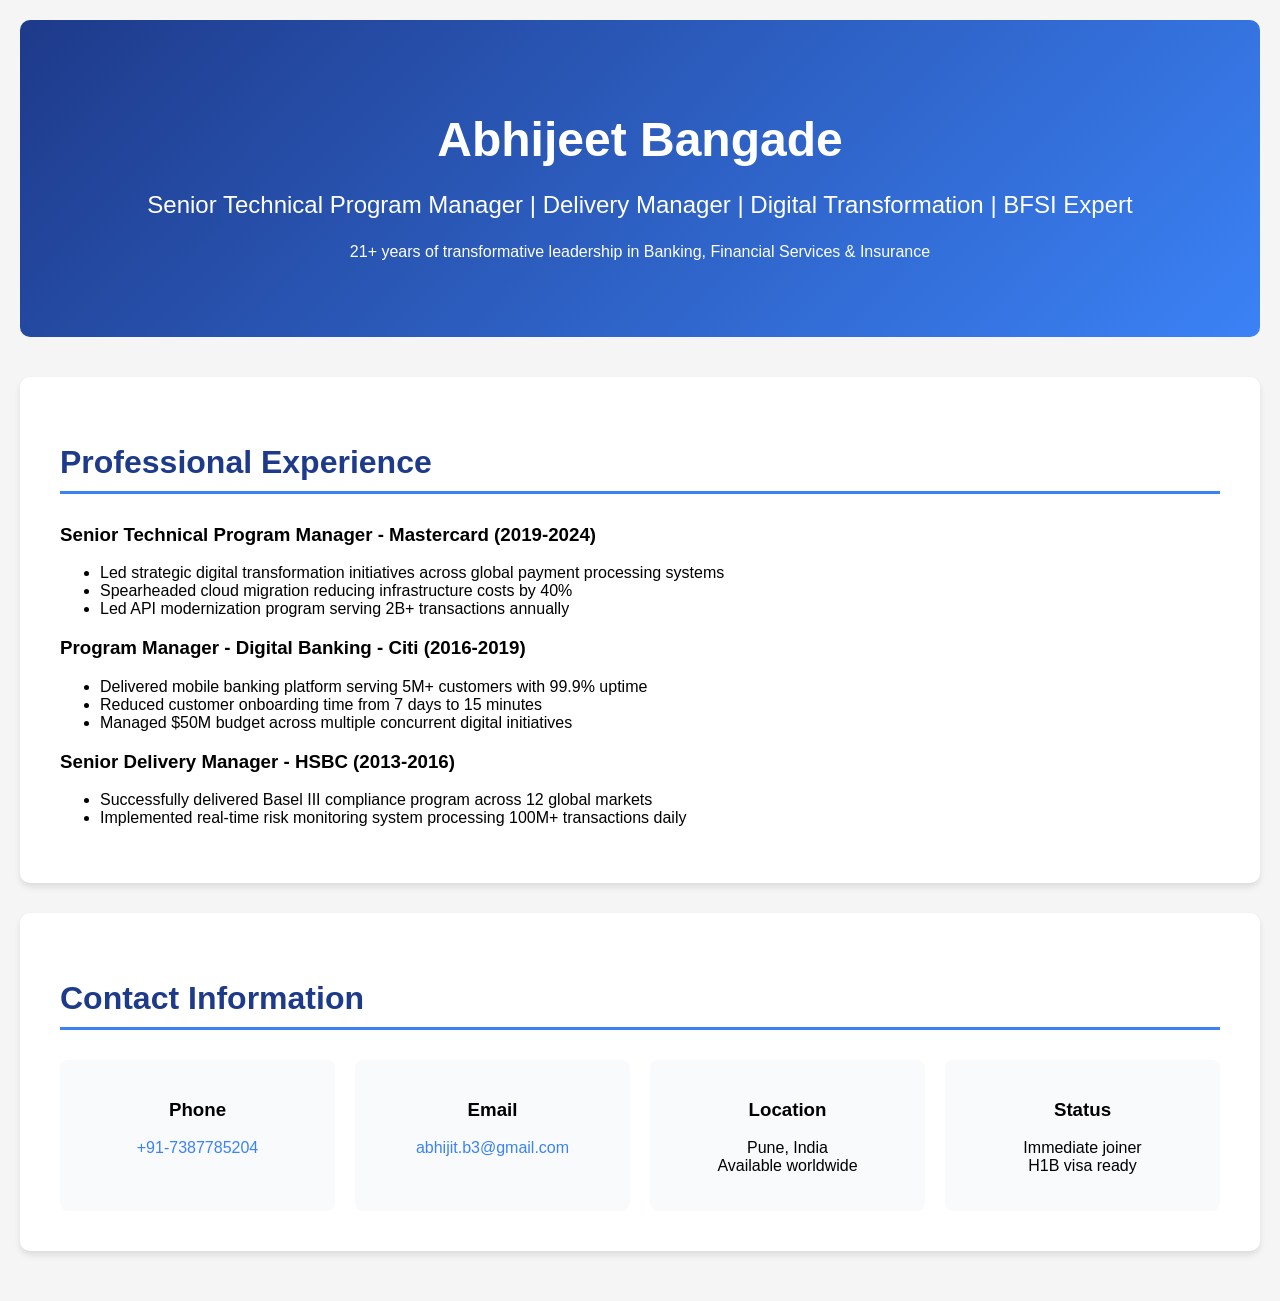
==== commit e73913e8: "Update index.html" ====
--- a/index.html
+++ b/index.html
@@ -1,33 +1,58 @@
 <!DOCTYPE html>
 <html lang="en">
-  <head>
-    <meta charset="UTF-8" />
-    <meta name="viewport" content="width=device-width, initial-scale=1.0, maximum-scale=1" />
+<head>
+    <meta charset="UTF-8">
+    <meta name="viewport" content="width=device-width, initial-scale=1.0">
     <title>Abhijeet Bangade - Senior Technical Program Manager | Digital Transformation | BFSI Expert</title>
-    <meta name="description" content="Abhijeet Bangade - 21+ years experienced Senior Technical Program Manager specializing in BFSI digital transformation, Agile delivery, and enterprise cloud-native solutions. Immediate joiner with H1B visa availability." />
-    <meta name="keywords" content="Abhijeet Bangade, Senior Technical Program Manager, Delivery Manager, Digital Transformation, BFSI, Banking, Financial Services, Agile, DevOps, Cloud, AWS, Mastercard, Citi, HSBC" />
-    <meta name="author" content="Abhijeet Bangade" />
-    
-    <!-- Open Graph Tags -->
-    <meta property="og:title" content="Abhijeet Bangade - Senior Technical Program Manager | Digital Transformation | BFSI Expert" />
-    <meta property="og:description" content="21+ years experienced Senior Technical Program Manager specializing in BFSI digital transformation with expertise in Agile delivery and enterprise cloud-native solutions." />
-    <meta property="og:type" content="website" />
-    <meta property="og:url" content="https://abhijeetbangade.com" />
-    
-    <!-- Twitter Card Tags -->
-    <meta name="twitter:card" content="summary_large_image" />
-    <meta name="twitter:title" content="Abhijeet Bangade - Senior Technical Program Manager" />
-    <meta name="twitter:description" content="21+ years experienced Senior Technical Program Manager specializing in BFSI digital transformation." />
-    
-    <link rel="preconnect" href="https://fonts.googleapis.com">
-    <link rel="preconnect" href="https://fonts.gstatic.com" crossorigin>
-    <link href="https://fonts.googleapis.com/css2?family=Inter:wght@300;400;500;600;700&family=Source+Sans+Pro:wght@300;400;600&family=Poppins:wght@400;500;600&display=swap" rel="stylesheet">
-    <script type="module" crossorigin src="/assets/index-xvdxGIvu.js"></script>
-    <link rel="stylesheet" crossorigin href="/assets/index-l1OulgK7.css">
-  </head>
-  <body>
-    <div id="root"></div>
-    <!-- This is a replit script which adds a banner on the top of the page when opened in development mode outside the replit environment -->
-    <script type="text/javascript" src="https://replit.com/public/js/replit-dev-banner.js"></script>
-  </body>
+    <style>
+        body { font-family: Arial, sans-serif; margin: 0; padding: 20px; background: #f5f5f5; }
+        .header { background: linear-gradient(135deg, #1e3a8a, #3b82f6); color: white; padding: 60px 20px; text-align: center; margin-bottom: 40px; border-radius: 10px; }
+        .header h1 { font-size: 3rem; margin-bottom: 20px; }
+        .section { background: white; margin: 30px 0; padding: 40px; border-radius: 10px; box-shadow: 0 4px 6px rgba(0,0,0,0.1); }
+        .section h2 { color: #1e3a8a; font-size: 2rem; margin-bottom: 30px; border-bottom: 3px solid #3b82f6; padding-bottom: 10px; }
+        .contact { display: grid; grid-template-columns: repeat(auto-fit, minmax(250px, 1fr)); gap: 20px; }
+        .contact div { text-align: center; padding: 20px; background: #f8fafc; border-radius: 8px; }
+        .contact a { color: #3b82f6; text-decoration: none; }
+    </style>
+</head>
+<body>
+    <div class="header">
+        <h1>Abhijeet Bangade</h1>
+        <p style="font-size: 1.5rem;">Senior Technical Program Manager | Delivery Manager | Digital Transformation | BFSI Expert</p>
+        <p>21+ years of transformative leadership in Banking, Financial Services & Insurance</p>
+    </div>
+
+    <div class="section">
+        <h2>Professional Experience</h2>
+        <h3>Senior Technical Program Manager - Mastercard (2019-2024)</h3>
+        <ul>
+            <li>Led strategic digital transformation initiatives across global payment processing systems</li>
+            <li>Spearheaded cloud migration reducing infrastructure costs by 40%</li>
+            <li>Led API modernization program serving 2B+ transactions annually</li>
+        </ul>
+        
+        <h3>Program Manager - Digital Banking - Citi (2016-2019)</h3>
+        <ul>
+            <li>Delivered mobile banking platform serving 5M+ customers with 99.9% uptime</li>
+            <li>Reduced customer onboarding time from 7 days to 15 minutes</li>
+            <li>Managed $50M budget across multiple concurrent digital initiatives</li>
+        </ul>
+        
+        <h3>Senior Delivery Manager - HSBC (2013-2016)</h3>
+        <ul>
+            <li>Successfully delivered Basel III compliance program across 12 global markets</li>
+            <li>Implemented real-time risk monitoring system processing 100M+ transactions daily</li>
+        </ul>
+    </div>
+
+    <div class="section">
+        <h2>Contact Information</h2>
+        <div class="contact">
+            <div><h3>Phone</h3><a href="tel:+917387785204">+91-7387785204</a></div>
+            <div><h3>Email</h3><a href="mailto:abhijit.b3@gmail.com">abhijit.b3@gmail.com</a></div>
+            <div><h3>Location</h3><p>Pune, India<br>Available worldwide</p></div>
+            <div><h3>Status</h3><p>Immediate joiner<br>H1B visa ready</p></div>
+        </div>
+    </div>
+</body>
 </html>
